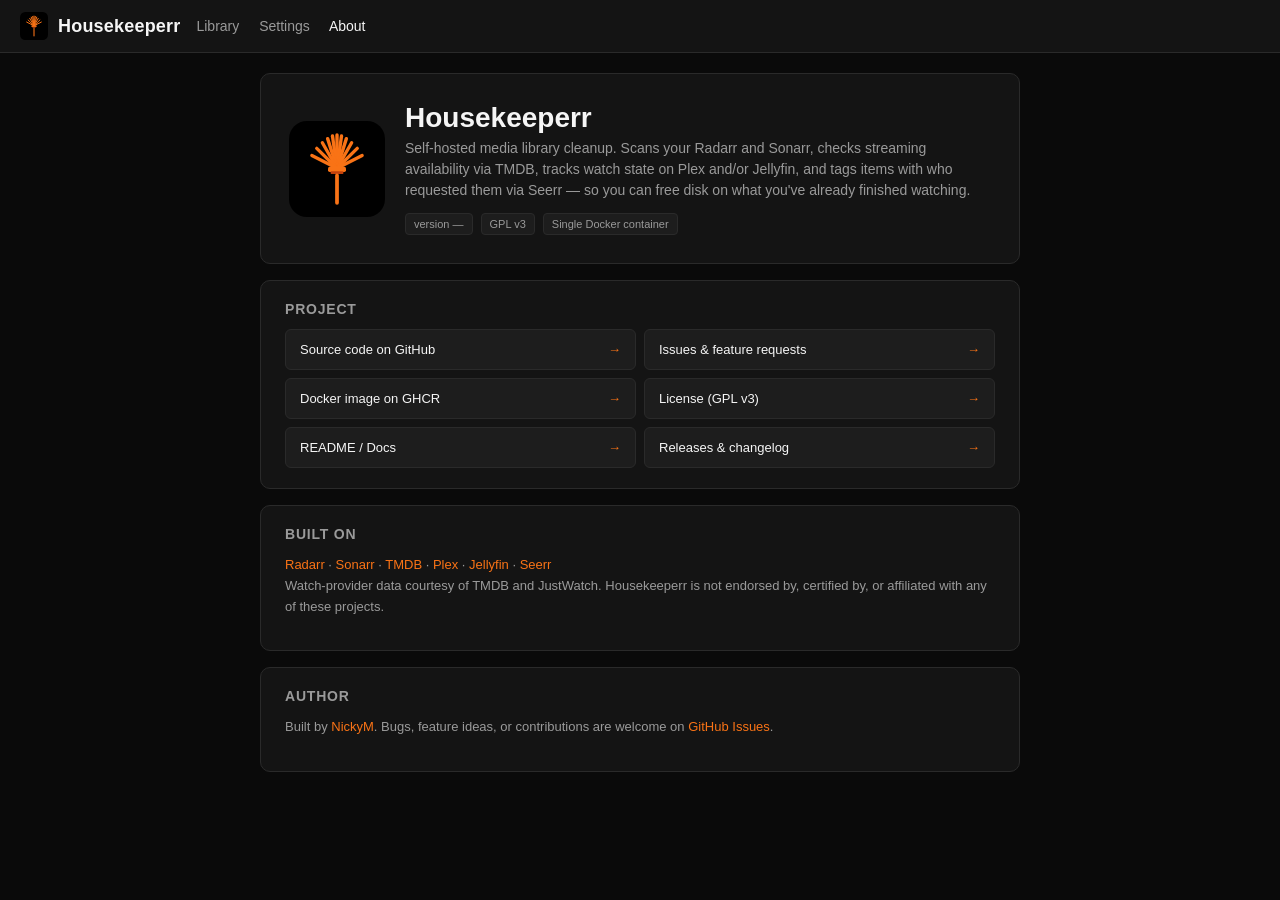
==== static/about.html @ 95605943 "Add About page - New /about route serving static/about.html with the logo, tagline,   version badge," ====
<!doctype html>
<html lang="en">
<head>
  <meta charset="utf-8" />
  <title>Housekeeperr — About</title>
  <meta name="viewport" content="width=device-width,initial-scale=1" />
  <link rel="icon" href="/static/favicon.svg" type="image/svg+xml" />
  <link rel="stylesheet" href="/static/style.css" />
  <style>
    .about-wrap { max-width: 760px; margin: 0 auto; }
    .hero {
      display: flex; align-items: center; gap: 20px;
      padding: 28px; background: var(--panel);
      border: 1px solid var(--border); border-radius: 10px;
    }
    .hero img { width: 96px; height: 96px; flex-shrink: 0; }
    .hero h2 { margin: 0 0 4px; font-size: 28px; }
    .hero p { margin: 0; color: var(--muted); font-size: 14px; line-height: 1.5; }
    .panel {
      background: var(--panel); border: 1px solid var(--border);
      border-radius: 10px; padding: 20px 24px; margin-top: 16px;
    }
    .panel h3 { margin: 0 0 12px; font-size: 14px; text-transform: uppercase;
      letter-spacing: 0.8px; color: var(--muted); }
    .links { display: grid; grid-template-columns: repeat(auto-fill, minmax(260px, 1fr)); gap: 8px; }
    .links a {
      display: flex; align-items: center; justify-content: space-between;
      padding: 12px 14px; background: var(--panel-2);
      border: 1px solid var(--border); border-radius: 6px;
      color: var(--text); text-decoration: none; font-size: 13px;
    }
    .links a:hover { background: #232323; border-color: var(--accent); }
    .links a .arrow { color: var(--accent); }
    .credits { color: var(--muted); font-size: 13px; line-height: 1.6; }
    .credits a { color: var(--accent); text-decoration: none; }
    .credits a:hover { text-decoration: underline; }
    .badges { display: flex; gap: 8px; flex-wrap: wrap; margin-top: 12px; }
    .badge {
      display: inline-block; padding: 4px 8px; font-size: 11px;
      background: var(--panel-2); border: 1px solid var(--border);
      border-radius: 4px; color: var(--muted);
    }
  </style>
</head>
<body>
  <header>
    <a class="brand" href="/">
      <img src="/static/favicon.svg" alt="" />
      <h1>Housekeeperr</h1>
    </a>
    <nav>
      <a href="/">Library</a>
      <a href="/settings">Settings</a>
      <a href="/about" class="active">About</a>
    </nav>
    <span style="flex:1"></span>
  </header>
  <main>
    <div class="about-wrap">
      <div class="hero">
        <img src="/static/favicon.svg" alt="Housekeeperr logo" />
        <div>
          <h2>Housekeeperr</h2>
          <p>Self-hosted media library cleanup. Scans your Radarr and Sonarr, checks streaming availability via TMDB, tracks watch state on Plex and/or Jellyfin, and tags items with who requested them via Seerr — so you can free disk on what you've already finished watching.</p>
          <div class="badges">
            <span class="badge" id="version-badge">version —</span>
            <span class="badge">GPL v3</span>
            <span class="badge">Single Docker container</span>
          </div>
        </div>
      </div>

      <div class="panel">
        <h3>Project</h3>
        <div class="links">
          <a href="https://github.com/NickyM/Housekeeperr" target="_blank" rel="noopener">
            <span>Source code on GitHub</span><span class="arrow">→</span>
          </a>
          <a href="https://github.com/NickyM/Housekeeperr/issues" target="_blank" rel="noopener">
            <span>Issues &amp; feature requests</span><span class="arrow">→</span>
          </a>
          <a href="https://github.com/NickyM/Housekeeperr/pkgs/container/housekeeperr" target="_blank" rel="noopener">
            <span>Docker image on GHCR</span><span class="arrow">→</span>
          </a>
          <a href="https://github.com/NickyM/Housekeeperr/blob/main/LICENSE" target="_blank" rel="noopener">
            <span>License (GPL v3)</span><span class="arrow">→</span>
          </a>
          <a href="https://github.com/NickyM/Housekeeperr/blob/main/README.md" target="_blank" rel="noopener">
            <span>README / Docs</span><span class="arrow">→</span>
          </a>
          <a href="https://github.com/NickyM/Housekeeperr/releases" target="_blank" rel="noopener">
            <span>Releases &amp; changelog</span><span class="arrow">→</span>
          </a>
        </div>
      </div>

      <div class="panel">
        <h3>Built on</h3>
        <p class="credits">
          <a href="https://radarr.video/" target="_blank" rel="noopener">Radarr</a> ·
          <a href="https://sonarr.tv/" target="_blank" rel="noopener">Sonarr</a> ·
          <a href="https://www.themoviedb.org/" target="_blank" rel="noopener">TMDB</a> ·
          <a href="https://www.plex.tv/" target="_blank" rel="noopener">Plex</a> ·
          <a href="https://jellyfin.org/" target="_blank" rel="noopener">Jellyfin</a> ·
          <a href="https://github.com/seerr-team/seerr" target="_blank" rel="noopener">Seerr</a>
          <br/>
          Watch-provider data courtesy of TMDB and JustWatch. Housekeeperr is not endorsed by, certified by, or affiliated with any of these projects.
        </p>
      </div>

      <div class="panel">
        <h3>Author</h3>
        <p class="credits">
          Built by <a href="https://github.com/NickyM" target="_blank" rel="noopener">NickyM</a>.
          Bugs, feature ideas, or contributions are welcome on
          <a href="https://github.com/NickyM/Housekeeperr/issues" target="_blank" rel="noopener">GitHub Issues</a>.
        </p>
      </div>
    </div>
  </main>
  <script>
    fetch("/api/version").then(r => r.ok ? r.json() : null).then(v => {
      if (v && v.version) document.getElementById("version-badge").textContent = "version " + v.version;
    }).catch(() => {});
  </script>
</body>
</html>
---- static/style.css ----
:root {
  --bg: #0a0a0a;
  --panel: #141414;
  --panel-2: #1d1d1d;
  --border: #2a2a2a;
  --text: #f5f5f5;
  --muted: #9a9a9a;
  --accent: #f97316;
  --accent-hover: #fb923c;
  --accent-deep: #c2410c;
  --danger: #ef4444;
  --danger-hover: #f87171;
  --warning: #eab308;
  --success: #22c55e;
}

* { box-sizing: border-box; }
html, body { margin: 0; padding: 0; background: var(--bg); color: var(--text);
  font-family: -apple-system, BlinkMacSystemFont, "Segoe UI", Roboto, Helvetica, Arial, sans-serif;
  font-size: 14px;
}

header {
  display: flex; align-items: center; gap: 16px;
  padding: 12px 20px; background: var(--panel); border-bottom: 1px solid var(--border);
  position: sticky; top: 0; z-index: 10;
}
header .brand {
  display: flex; align-items: center; gap: 10px;
  color: inherit; text-decoration: none;
}
header .brand img { width: 28px; height: 28px; display: block; }
header h1 { margin: 0; font-size: 18px; letter-spacing: 0.2px; }
header nav a { color: var(--muted); text-decoration: none; margin-right: 16px; }
header nav a.active, header nav a:hover { color: var(--text); }

main { padding: 20px; max-width: 1400px; margin: 0 auto; }

.bar {
  display: flex; gap: 12px; align-items: center; flex-wrap: wrap; margin-bottom: 16px;
}

button, .btn {
  background: var(--panel-2); color: var(--text);
  border: 1px solid var(--border); border-radius: 6px;
  padding: 8px 14px; cursor: pointer; font-size: 13px;
  text-decoration: none; display: inline-block;
}
button:hover, .btn:hover { background: #2a323d; }
button.primary { background: var(--accent); border-color: var(--accent); color: #0a0a0a; font-weight: 600; }
button.primary:hover { background: var(--accent-hover); border-color: var(--accent-hover); }
button.danger { background: transparent; border-color: var(--danger); color: var(--danger); }
button.danger:hover { background: var(--danger); color: #fff; }
button.warn { border-color: var(--warning); color: var(--warning); }
button.warn:hover { background: var(--warning); color: #000; }
button:disabled { opacity: 0.45; cursor: not-allowed; }

input[type=text], input[type=password], input[type=number], select {
  background: var(--panel-2); color: var(--text);
  border: 1px solid var(--border); border-radius: 6px;
  padding: 8px 10px; font-size: 13px; min-width: 200px;
}
label { color: var(--muted); display: block; margin-bottom: 4px; font-size: 12px; }

.cards {
  display: grid; gap: 14px;
  grid-template-columns: repeat(auto-fill, minmax(220px, 1fr));
}
.card {
  background: var(--panel); border: 1px solid var(--border); border-radius: 8px;
  overflow: hidden; display: flex; flex-direction: column;
}
.card .poster {
  background: var(--panel-2);
  aspect-ratio: 2 / 3; object-fit: cover; width: 100%; display: block;
}
.card .no-poster {
  background: var(--panel-2);
  aspect-ratio: 2 / 3; display: flex; align-items: center; justify-content: center;
  color: var(--muted); font-size: 12px; text-align: center; padding: 12px;
}
.card .body { padding: 10px 12px; display: flex; flex-direction: column; gap: 8px; flex: 1; }
.card .title { font-weight: 600; line-height: 1.2; }
.card .meta { color: var(--muted); font-size: 12px; }
.card .providers { display: flex; flex-wrap: wrap; gap: 4px; }
.tag {
  font-size: 11px; padding: 2px 6px; border-radius: 999px;
  background: #1f1f1f; color: #d4d4d4; border: 1px solid #2f2f2f;
}
.tag.netflix { background: #2a1418; color: #ffb4b8; border-color: #62212a; }
.tag.disney { background: #131a32; color: #bcc8ff; border-color: #2a3a86; }
.tag.watched { background: #14271b; color: #a4e4bb; border-color: #295c3c; }
.tag.inprogress { background: #2a2415; color: #f0d795; border-color: #61521e; }
.tag.requested { background: #2b1707; color: #fdba74; border-color: #7c2d12; }
.card .actions { display: flex; gap: 6px; margin-top: auto; flex-wrap: wrap; }
.card .actions button, .card .actions a { padding: 6px 10px; font-size: 12px; flex: 1 1 auto; text-align: center; }

.empty {
  color: var(--muted); text-align: center; padding: 60px 20px;
}

.status { color: var(--muted); font-size: 12px; line-height: 1.5; }
.status.ok { color: var(--success); }
.status.err { color: var(--danger); }

.form-grid {
  display: grid; grid-template-columns: 1fr 1fr; gap: 14px 24px;
  background: var(--panel); padding: 20px; border: 1px solid var(--border); border-radius: 8px;
}
.form-grid h2 { grid-column: 1 / -1; margin: 0 0 4px 0; font-size: 16px; }
.full { grid-column: 1 / -1; }

.provider-grid {
  display: grid; grid-template-columns: repeat(auto-fill, minmax(180px, 1fr)); gap: 8px;
  max-height: 320px; overflow-y: auto; padding: 8px;
  background: var(--panel-2); border-radius: 6px; border: 1px solid var(--border);
}
.provider-grid label {
  display: flex; align-items: center; gap: 8px; margin: 0;
  padding: 6px 8px; border-radius: 6px; cursor: pointer; color: var(--text); font-size: 13px;
}
.provider-grid label:hover { background: #232c39; }
.provider-grid img { width: 24px; height: 24px; border-radius: 4px; }

/* Select mode */
.card { position: relative; }
.card .select-overlay {
  position: absolute; inset: 0;
  background: transparent;
  cursor: pointer;
  display: none;
  z-index: 2;
}
body.select-mode .card .select-overlay { display: block; }
body.select-mode .card .actions { pointer-events: none; opacity: 0.4; }
.card .check {
  position: absolute; top: 8px; left: 8px;
  width: 24px; height: 24px; border-radius: 50%;
  background: rgba(0,0,0,0.55); border: 2px solid #fff;
  display: none; align-items: center; justify-content: center;
  color: #fff; font-weight: bold; font-size: 14px;
  z-index: 3; pointer-events: none;
}
body.select-mode .card .check { display: flex; }
.card.selected { outline: 2px solid var(--accent); outline-offset: -2px; }
.card.selected .check { background: var(--accent); border-color: var(--accent); }
.card.selected .check::before { content: "✓"; }

.bulk-bar {
  position: fixed; left: 50%; bottom: 20px; transform: translateX(-50%);
  display: flex; gap: 8px; align-items: center;
  background: var(--panel); border: 1px solid var(--border);
  border-radius: 10px; padding: 10px 14px;
  box-shadow: 0 8px 28px rgba(0,0,0,0.5);
  min-width: min(720px, 92vw);
  z-index: 20;
}
.bulk-bar #bulk-count { font-size: 13px; color: var(--text); }

/* Modal */
.modal-root {
  position: fixed; inset: 0;
  background: rgba(0,0,0,0.55);
  display: flex; align-items: center; justify-content: center;
  z-index: 50;
}
.modal {
  background: var(--panel); border: 1px solid var(--border); border-radius: 10px;
  padding: 20px 22px; min-width: min(440px, 92vw); max-width: 560px;
  box-shadow: 0 10px 36px rgba(0,0,0,0.55);
}
.modal h3 { margin: 0 0 12px 0; font-size: 16px; }
.modal-body { color: var(--muted); font-size: 14px; line-height: 1.5; }
.modal-body .choice {
  display: block; padding: 10px 12px; margin: 8px 0;
  background: var(--panel-2); border: 1px solid var(--border); border-radius: 6px;
  cursor: pointer; color: var(--text);
}
.modal-body .choice:hover { background: #232c39; }
.modal-body .choice input { margin-right: 8px; }
.modal-body .choice .hint { display: block; color: var(--muted); font-size: 12px; margin-top: 2px; margin-left: 22px; }
.modal-body .choice.disabled { opacity: 0.45; cursor: not-allowed; }
.modal-actions { display: flex; justify-content: flex-end; gap: 8px; margin-top: 16px; }

.toast {
  position: fixed; bottom: 20px; right: 20px;
  background: var(--panel); border: 1px solid var(--border); border-radius: 6px;
  padding: 12px 16px; box-shadow: 0 6px 24px rgba(0,0,0,0.4);
  max-width: 360px;
}
.toast.err { border-color: var(--danger); }
.toast.ok { border-color: var(--success); }
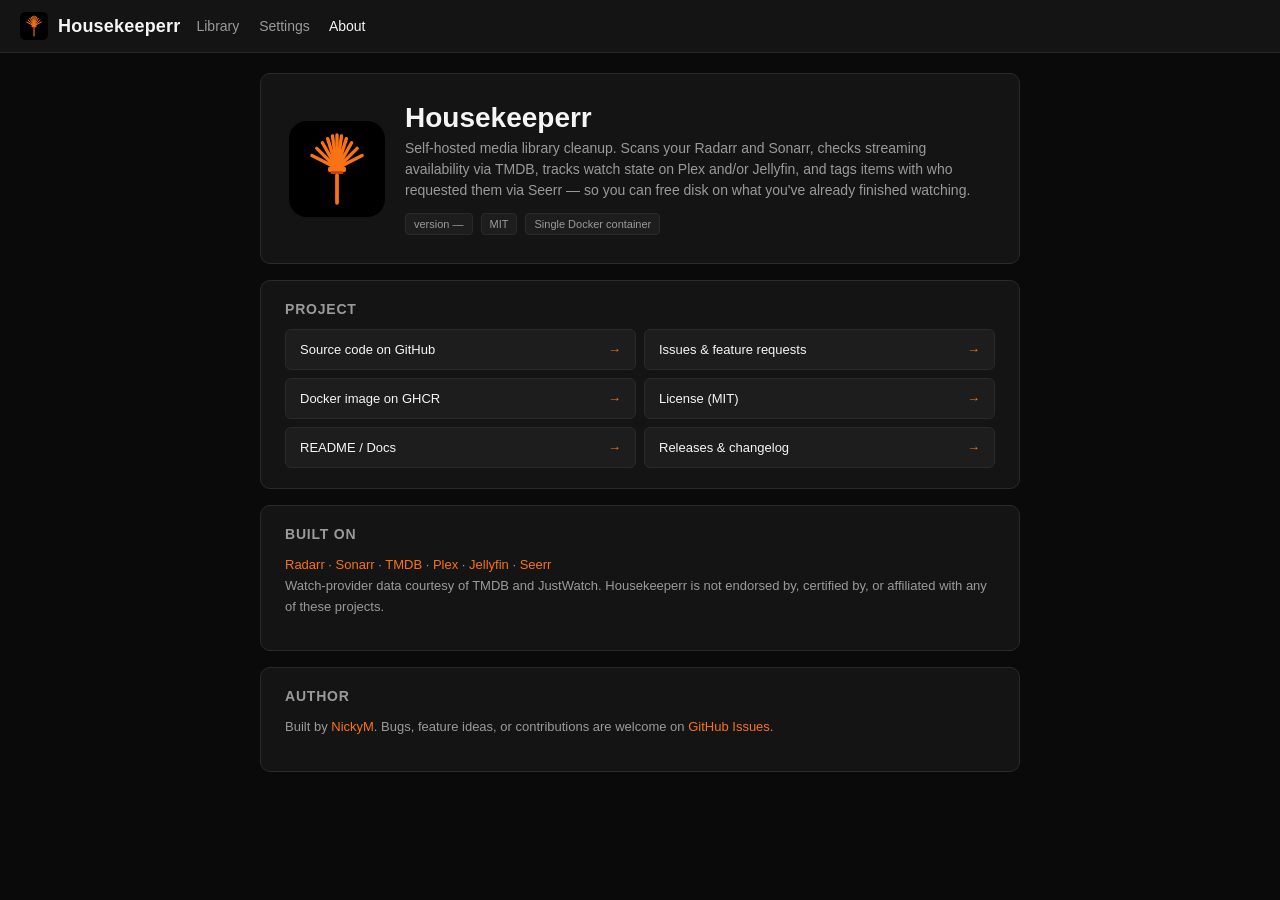
==== commit d6aba682: "Relicense from GPL v3 to MIT - LICENSE replaced with canonical MIT text (copyright 2026 NickyM). - R" ====
--- a/static/about.html
+++ b/static/about.html
@@ -64,7 +64,7 @@
           <p>Self-hosted media library cleanup. Scans your Radarr and Sonarr, checks streaming availability via TMDB, tracks watch state on Plex and/or Jellyfin, and tags items with who requested them via Seerr — so you can free disk on what you've already finished watching.</p>
           <div class="badges">
             <span class="badge" id="version-badge">version —</span>
-            <span class="badge">GPL v3</span>
+            <span class="badge">MIT</span>
             <span class="badge">Single Docker container</span>
           </div>
         </div>
@@ -83,7 +83,7 @@
             <span>Docker image on GHCR</span><span class="arrow">→</span>
           </a>
           <a href="https://github.com/NickyM/Housekeeperr/blob/main/LICENSE" target="_blank" rel="noopener">
-            <span>License (GPL v3)</span><span class="arrow">→</span>
+            <span>License (MIT)</span><span class="arrow">→</span>
           </a>
           <a href="https://github.com/NickyM/Housekeeperr/blob/main/README.md" target="_blank" rel="noopener">
             <span>README / Docs</span><span class="arrow">→</span>
